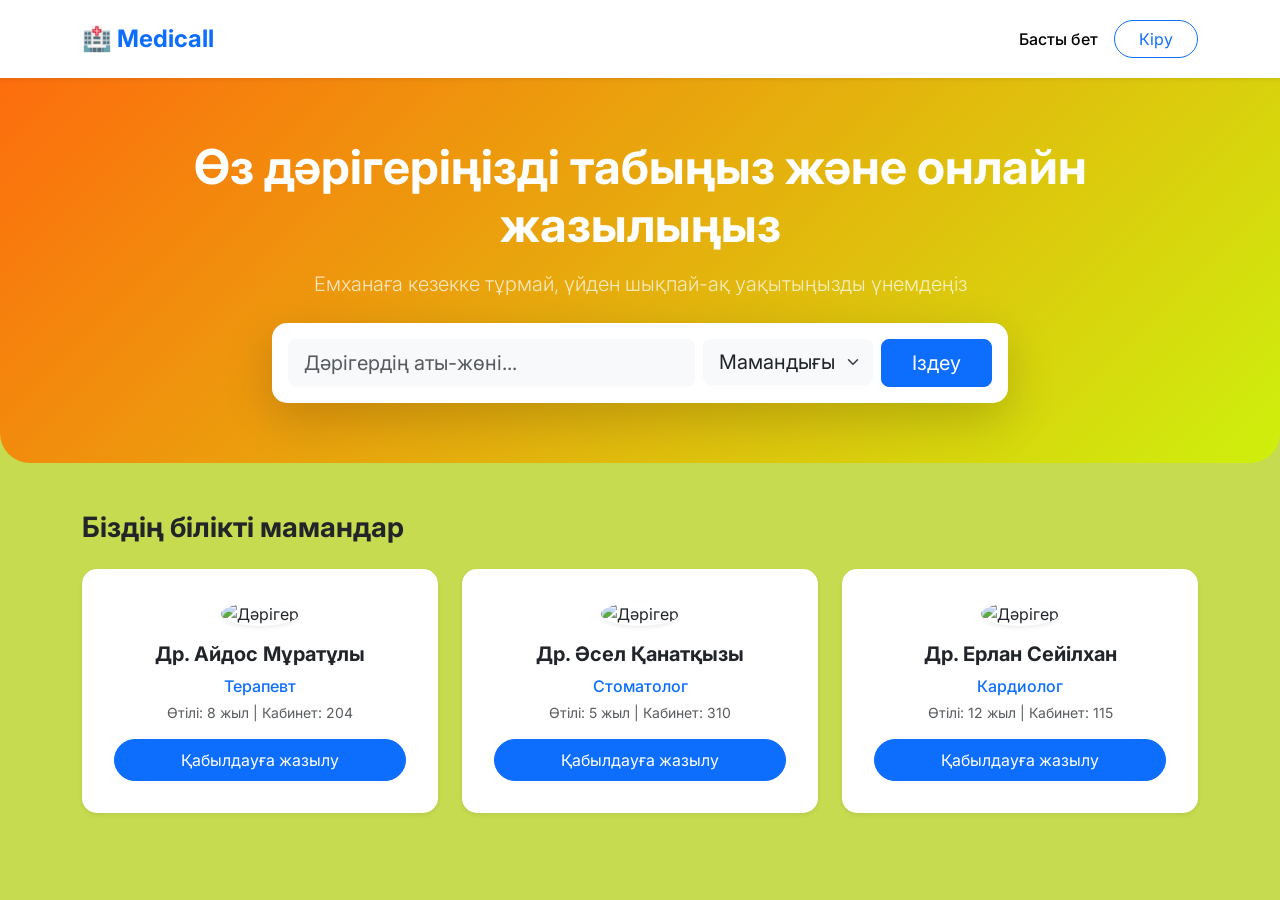
==== index.html @ c8e876f4 "Add files via upload" ====
<!DOCTYPE html>
<html lang="kk">
<head>
    <meta charset="UTF-8">
    <meta name="viewport" content="width=device-width, initial-scale=1.0">
    <title>Medicall - Дәрігерге онлайн жазылу</title>

    <link href="https://cdn.jsdelivr.net/npm/bootstrap@5.3.0/dist/css/bootstrap.min.css" rel="stylesheet">
   
    <link href="https://fonts.googleapis.com/css2?family=Inter:wght@300;400;500;600;700&display=swap" rel="stylesheet">

    <link rel="stylesheet" href="style.css">
</head>
<body>

    <!-- Навигация -->
    <nav class="navbar navbar-expand-lg navbar-light bg-white shadow-sm py-3">
        <div class="container">
            <a class="navbar-brand fw-bold text-primary fs-4" href="index.html">🏥 Medicall</a>
            <button class="navbar-toggler" type="button" data-bs-toggle="collapse" data-bs-target="#navbarNav">
                <span class="navbar-toggler-icon"></span>
            </button>
            <div class="collapse navbar-collapse" id="navbarNav">
                <ul class="navbar-nav ms-auto align-items-center">
                    <li class="nav-item"><a class="nav-link active fw-medium" href="index.html">Басты бет</a></li>
                    <li class="nav-item ms-2"><a class="btn btn-outline-primary px-4 rounded-pill" href="login.html">Кіру</a></li>
                </ul>
            </div>
        </div>
    </nav>

    <!-- Басты баннер бөлімі -->
    <div class="hero-section text-center mb-5">
        <div class="container">
            <h1 class="fw-bold display-5 mb-3">Өз дәрігеріңізді табыңыз және онлайн жазылыңыз</h1>
            <p class="lead mb-4 opacity-75">Емханаға кезекке тұрмай, үйден шықпай-ақ уақытыңызды үнемдеңіз</p>
            
            <!-- Іздеу панелі -->
            <div class="row justify-content-center">
                <div class="col-md-8">
                    <div class="card p-3 shadow-lg bg-white">
                        <div class="row g-2">
                            <div class="col-md-7">
                                <input type="text" id="searchInput" class="form-control form-control-lg border-0 bg-light" placeholder="Дәрігердің аты-жөні...">
                            </div>
                            <div class="col-md-3">
                                <select class="form-select form-select-lg border-0 bg-light">
                                    <option selected>Мамандығы</option>
                                    <option value="терапевт">Терапевт</option>
                                    <option value="стоматолог">Стоматолог</option>
                                    <option value="кардиолог">Кардиолог</option>
                                </select>
                            </div>
                            <div class="col-md-2">
                                <button class="btn btn-primary btn-lg w-100 rounded-3">Іздеу</button>
                            </div>
                        </div>
                    </div>
                </div>
            </div>
        </div>
    </div>

    <!-- Дәрігерлер тізімі -->
    <div class="container mb-5">
        <h3 class="fw-bold mb-4 text-dark">Біздің білікті мамандар</h3>
        <div class="row" id="doctorList">
            <!-- Дәрігер картасы 1 -->
            <div class="col-md-4 mb-4">
                <div class="card shadow-sm p-3 bg-white">
                    <div class="card-body text-center">
                        <div class="mb-3">
                            <img src="https://images.unsplash.com/photo-1537368910025-700350fe46c7?auto=format&fit=crop&w=150&q=80" class="rounded-circle shadow-sm" width="90" height="90" alt="Дәрігер">
                        </div>
                        <h5 class="card-title fw-bold text-dark">Др. Айдос Мұратұлы</h5>
                        <p class="text-primary fw-medium mb-1">Терапевт</p>
                        <p class="text-muted small mb-3">Өтілі: 8 жыл | Кабинет: 204</p>
                        <a href="appointment.html" class="btn btn-primary w-100 rounded-pill py-2">Қабылдауға жазылу</a>
                    </div>
                </div>
            </div>
            <!-- Дәрігер картасы 2 -->
            <div class="col-md-4 mb-4">
                <div class="card shadow-sm p-3 bg-white">
                    <div class="card-body text-center">
                        <div class="mb-3">
                            <img src="https://images.unsplash.com/photo-1559839734-2b71ea197ec2?auto=format&fit=crop&w=150&q=80" class="rounded-circle shadow-sm" width="90" height="90" alt="Дәрігер">
                        </div>
                        <h5 class="card-title fw-bold text-dark">Др. Әсел Қанатқызы</h5>
                        <p class="text-primary fw-medium mb-1">Стоматолог</p>
                        <p class="text-muted small mb-3">Өтілі: 5 жыл | Кабинет: 310</p>
                        <a href="appointment.html" class="btn btn-primary w-100 rounded-pill py-2">Қабылдауға жазылу</a>
                    </div>
                </div>
            </div>
            <!-- Дәрігер картасы 3 -->
            <div class="col-md-4 mb-4">
                <div class="card shadow-sm p-3 bg-white">
                    <div class="card-body text-center">
                        <div class="mb-3">
                            <img src="https://images.unsplash.com/photo-1622253692010-333f2da6031d?auto=format&fit=crop&w=150&q=80" class="rounded-circle shadow-sm" width="90" height="90" alt="Дәрігер">
                        </div>
                        <h5 class="card-title fw-bold text-dark">Др. Ерлан Сейілхан</h5>
                        <p class="text-primary fw-medium mb-1">Кардиолог</p>
                        <p class="text-muted small mb-3">Өтілі: 12 жыл | Кабинет: 115</p>
                        <a href="appointment.html" class="btn btn-primary w-100 rounded-pill py-2">Қабылдауға жазылу</a>
                    </div>
                </div>
            </div>
        </div>
    </div>

    <!-- Bootstrap JS -->
    <script src="https://cdn.jsdelivr.net/npm/bootstrap@5.3.0/dist/js/bootstrap.bundle.min.js"></script>
    <!-- Жеке JS файлы -->
    <script src="script.js"></script>
</body>
</html>
---- style.css ----
/* Жалпы қаріптер мен фон */
body {
    font-family: 'Inter', sans-serif;
    background-color: #c6db4f;
}

/* login.html үшін арнайы орталықтағы фон */
body.login-body {
    background: linear-gradient(135deg, #f5f7fa 0%, #c3cfe2 100%);
    height: 100vh;
    display: flex;
    align-items: center;
    justify-content: center;
}

/* Басты беттің градиент баннері */
.hero-section {
    background: linear-gradient(135deg, #fd6d0d, #cef00d);
    color: white;
    padding: 60px 0;
    border-radius: 0 0 30px 30px;
}

/* Карточкалар дизайны және анимация */
.card {
    border: none;
    border-radius: 15px;
    transition: transform 0.3s ease, box-shadow 0.3s ease;
}

.card:hover {
    transform: translateY(-5px);
    box-shadow: 0 10px 20px rgba(0,0,0,0.1);
}
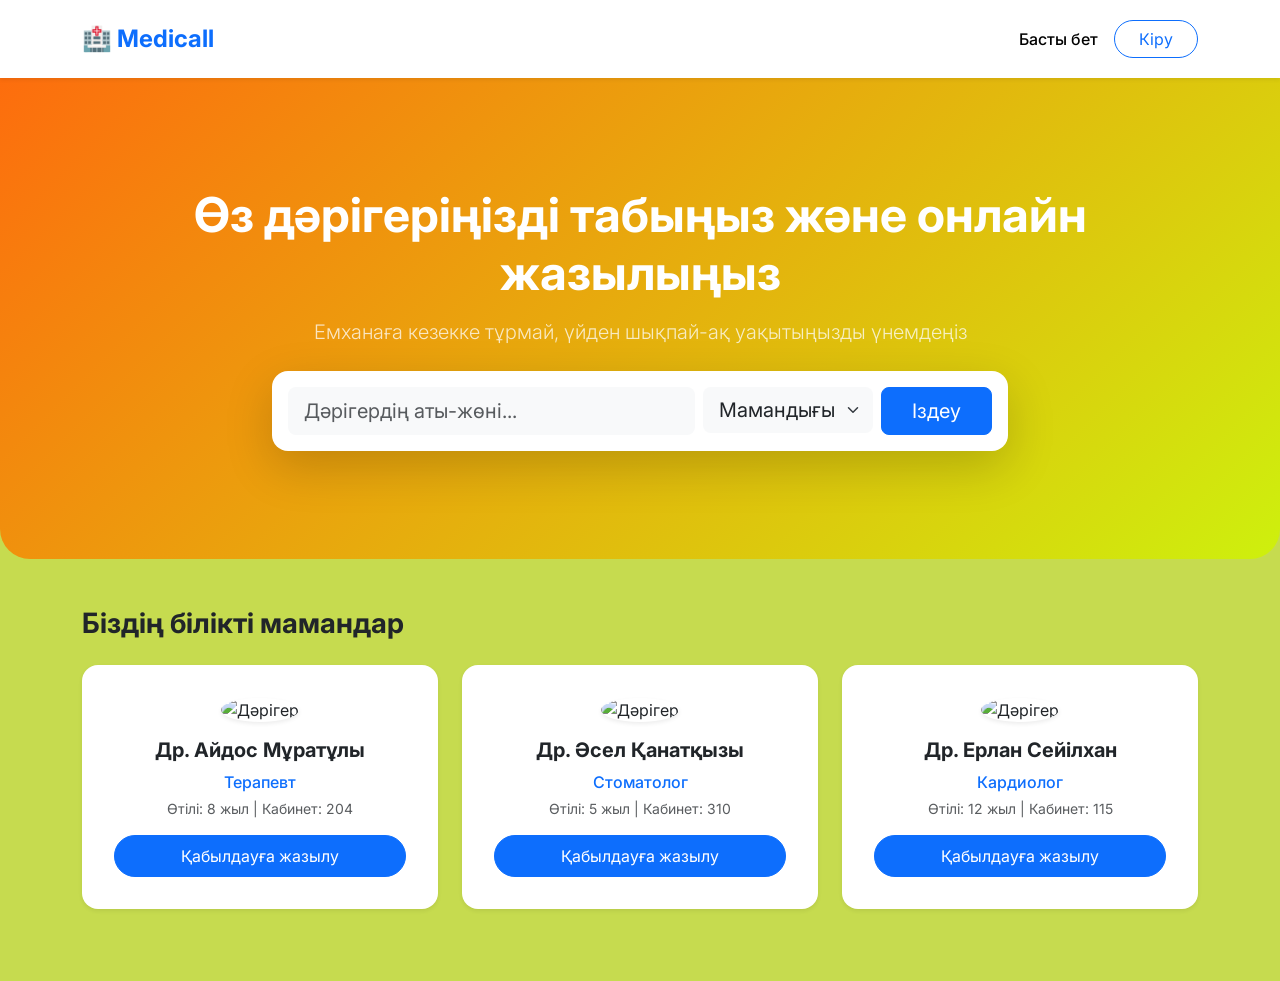
==== commit 59069209: "Add files via upload" ====
--- a/index.html
+++ b/index.html
@@ -1,118 +1,109 @@
-<!DOCTYPE html>
-<html lang="kk">
-<head>
-    <meta charset="UTF-8">
-    <meta name="viewport" content="width=device-width, initial-scale=1.0">
-    <title>Medicall - Дәрігерге онлайн жазылу</title>
-
-    <link href="https://cdn.jsdelivr.net/npm/bootstrap@5.3.0/dist/css/bootstrap.min.css" rel="stylesheet">
-   
-    <link href="https://fonts.googleapis.com/css2?family=Inter:wght@300;400;500;600;700&display=swap" rel="stylesheet">
-
-    <link rel="stylesheet" href="style.css">
-</head>
-<body>
-
-    <!-- Навигация -->
-    <nav class="navbar navbar-expand-lg navbar-light bg-white shadow-sm py-3">
-        <div class="container">
-            <a class="navbar-brand fw-bold text-primary fs-4" href="index.html">🏥 Medicall</a>
-            <button class="navbar-toggler" type="button" data-bs-toggle="collapse" data-bs-target="#navbarNav">
-                <span class="navbar-toggler-icon"></span>
-            </button>
-            <div class="collapse navbar-collapse" id="navbarNav">
-                <ul class="navbar-nav ms-auto align-items-center">
-                    <li class="nav-item"><a class="nav-link active fw-medium" href="index.html">Басты бет</a></li>
-                    <li class="nav-item ms-2"><a class="btn btn-outline-primary px-4 rounded-pill" href="login.html">Кіру</a></li>
-                </ul>
-            </div>
-        </div>
-    </nav>
-
-    <!-- Басты баннер бөлімі -->
-    <div class="hero-section text-center mb-5">
-        <div class="container">
-            <h1 class="fw-bold display-5 mb-3">Өз дәрігеріңізді табыңыз және онлайн жазылыңыз</h1>
-            <p class="lead mb-4 opacity-75">Емханаға кезекке тұрмай, үйден шықпай-ақ уақытыңызды үнемдеңіз</p>
-            
-            <!-- Іздеу панелі -->
-            <div class="row justify-content-center">
-                <div class="col-md-8">
-                    <div class="card p-3 shadow-lg bg-white">
-                        <div class="row g-2">
-                            <div class="col-md-7">
-                                <input type="text" id="searchInput" class="form-control form-control-lg border-0 bg-light" placeholder="Дәрігердің аты-жөні...">
-                            </div>
-                            <div class="col-md-3">
-                                <select class="form-select form-select-lg border-0 bg-light">
-                                    <option selected>Мамандығы</option>
-                                    <option value="терапевт">Терапевт</option>
-                                    <option value="стоматолог">Стоматолог</option>
-                                    <option value="кардиолог">Кардиолог</option>
-                                </select>
-                            </div>
-                            <div class="col-md-2">
-                                <button class="btn btn-primary btn-lg w-100 rounded-3">Іздеу</button>
-                            </div>
-                        </div>
-                    </div>
-                </div>
-            </div>
-        </div>
-    </div>
-
-    <!-- Дәрігерлер тізімі -->
-    <div class="container mb-5">
-        <h3 class="fw-bold mb-4 text-dark">Біздің білікті мамандар</h3>
-        <div class="row" id="doctorList">
-            <!-- Дәрігер картасы 1 -->
-            <div class="col-md-4 mb-4">
-                <div class="card shadow-sm p-3 bg-white">
-                    <div class="card-body text-center">
-                        <div class="mb-3">
-                            <img src="https://images.unsplash.com/photo-1537368910025-700350fe46c7?auto=format&fit=crop&w=150&q=80" class="rounded-circle shadow-sm" width="90" height="90" alt="Дәрігер">
-                        </div>
-                        <h5 class="card-title fw-bold text-dark">Др. Айдос Мұратұлы</h5>
-                        <p class="text-primary fw-medium mb-1">Терапевт</p>
-                        <p class="text-muted small mb-3">Өтілі: 8 жыл | Кабинет: 204</p>
-                        <a href="appointment.html" class="btn btn-primary w-100 rounded-pill py-2">Қабылдауға жазылу</a>
-                    </div>
-                </div>
-            </div>
-            <!-- Дәрігер картасы 2 -->
-            <div class="col-md-4 mb-4">
-                <div class="card shadow-sm p-3 bg-white">
-                    <div class="card-body text-center">
-                        <div class="mb-3">
-                            <img src="https://images.unsplash.com/photo-1559839734-2b71ea197ec2?auto=format&fit=crop&w=150&q=80" class="rounded-circle shadow-sm" width="90" height="90" alt="Дәрігер">
-                        </div>
-                        <h5 class="card-title fw-bold text-dark">Др. Әсел Қанатқызы</h5>
-                        <p class="text-primary fw-medium mb-1">Стоматолог</p>
-                        <p class="text-muted small mb-3">Өтілі: 5 жыл | Кабинет: 310</p>
-                        <a href="appointment.html" class="btn btn-primary w-100 rounded-pill py-2">Қабылдауға жазылу</a>
-                    </div>
-                </div>
-            </div>
-            <!-- Дәрігер картасы 3 -->
-            <div class="col-md-4 mb-4">
-                <div class="card shadow-sm p-3 bg-white">
-                    <div class="card-body text-center">
-                        <div class="mb-3">
-                            <img src="https://images.unsplash.com/photo-1622253692010-333f2da6031d?auto=format&fit=crop&w=150&q=80" class="rounded-circle shadow-sm" width="90" height="90" alt="Дәрігер">
-                        </div>
-                        <h5 class="card-title fw-bold text-dark">Др. Ерлан Сейілхан</h5>
-                        <p class="text-primary fw-medium mb-1">Кардиолог</p>
-                        <p class="text-muted small mb-3">Өтілі: 12 жыл | Кабинет: 115</p>
-                        <a href="appointment.html" class="btn btn-primary w-100 rounded-pill py-2">Қабылдауға жазылу</a>
-                    </div>
-                </div>
-            </div>
-        </div>
-    </div>
-
-    <!-- Bootstrap JS -->
-    <script src="https://cdn.jsdelivr.net/npm/bootstrap@5.3.0/dist/js/bootstrap.bundle.min.js"></script>
-    <!-- Жеке JS файлы -->
-    <script src="script.js"></script>
-</body>
+<!DOCTYPE html>
+<html lang="kk">
+<head>
+    <meta charset="UTF-8">
+    <meta name="viewport" content="width=device-width, initial-scale=1.0">
+    <title>Medicall - Дәрігерге онлайн жазылу</title>
+    <link href="https://cdn.jsdelivr.net/npm/bootstrap@5.3.0/dist/css/bootstrap.min.css" rel="stylesheet">
+    <link href="https://fonts.googleapis.com/css2?family=Inter:wght@300;400;500;600;700&display=swap" rel="stylesheet">
+    <link rel="stylesheet" href="style.css">
+</head>
+<body>
+
+    <!-- Навигация -->
+    <nav class="navbar navbar-expand-lg navbar-light bg-white shadow-sm py-3">
+        <div class="container">
+            <a class="navbar-brand fw-bold text-primary fs-4" href="index.html">🏥 Medicall</a>
+            <button class="navbar-toggler" type="button" data-bs-toggle="collapse" data-bs-target="#navbarNav">
+                <span class="navbar-toggler-icon"></span>
+            </button>
+            <div class="collapse navbar-collapse" id="navbarNav">
+                <ul class="navbar-nav ms-auto align-items-center">
+                    <li class="nav-item"><a class="nav-link active fw-medium" href="index.html">Басты бет</a></li>
+                    <li class="nav-item ms-2"><a class="btn btn-outline-primary px-4 rounded-pill" href="login.html">Кіру</a></li>
+                </ul>
+            </div>
+        </div>
+    </nav>
+
+    <!-- Басты баннер бөлімі -->
+    <div class="hero-section text-center mb-5">
+        <div class="container py-5">
+            <h1 class="fw-bold display-5 mb-3">Өз дәрігеріңізді табыңыз және онлайн жазылыңыз</h1>
+            <p class="lead mb-4 opacity-75">Емханаға кезекке тұрмай, үйден шықпай-ақ уақытыңызды үнемдеңіз</p>
+            
+            <div class="row justify-content-center">
+                <div class="col-md-8">
+                    <div class="card p-3 shadow-lg bg-white border-0 rounded-4">
+                        <div class="row g-2">
+                            <div class="col-md-7">
+                                <input type="text" id="searchInput" class="form-control form-control-lg border-0 bg-light" placeholder="Дәрігердің аты-жөні...">
+                            </div>
+                            <div class="col-md-3">
+                                <select class="form-select form-select-lg border-0 bg-light">
+                                    <option selected>Мамандығы</option>
+                                    <option value="терапевт">Терапевт</option>
+                                    <option value="стоматолог">Стоматолог</option>
+                                    <option value="кардиолог">Кардиолог</option>
+                                </select>
+                            </div>
+                            <div class="col-md-2">
+                                <button class="btn btn-primary btn-lg w-100 rounded-3">Іздеу</button>
+                            </div>
+                        </div>
+                    </div>
+                </div>
+            </div>
+        </div>
+    </div>
+
+    <!-- Дәрігерлер тізімі -->
+    <div class="container mb-5">
+        <h3 class="fw-bold mb-4 text-dark">Біздің білікті мамандар</h3>
+        <div class="row" id="doctorList">
+            <div class="col-md-4 mb-4">
+                <div class="card shadow-sm p-3 bg-white border-0 rounded-4">
+                    <div class="card-body text-center">
+                        <div class="mb-3">
+                            <img src="https://images.unsplash.com/photo-1537368910025-700350fe46c7?auto=format&fit=crop&w=150&q=80" class="rounded-circle shadow-sm" width="90" height="90" alt="Дәрігер">
+                        </div>
+                        <h5 class="card-title fw-bold text-dark">Др. Айдос Мұратұлы</h5>
+                        <p class="text-primary fw-medium mb-1">Терапевт</p>
+                        <p class="text-muted small mb-3">Өтілі: 8 жыл | Кабинет: 204</p>
+                        <a href="appointment.html" class="btn btn-primary w-100 rounded-pill py-2">Қабылдауға жазылу</a>
+                    </div>
+                </div>
+            </div>
+            <div class="col-md-4 mb-4">
+                <div class="card shadow-sm p-3 bg-white border-0 rounded-4">
+                    <div class="card-body text-center">
+                        <div class="mb-3">
+                            <img src="https://images.unsplash.com/photo-1559839734-2b71ea197ec2?auto=format&fit=crop&w=150&q=80" class="rounded-circle shadow-sm" width="90" height="90" alt="Дәрігер">
+                        </div>
+                        <h5 class="card-title fw-bold text-dark">Др. Әсел Қанатқызы</h5>
+                        <p class="text-primary fw-medium mb-1">Стоматолог</p>
+                        <p class="text-muted small mb-3">Өтілі: 5 жыл | Кабинет: 310</p>
+                        <a href="appointment.html" class="btn btn-primary w-100 rounded-pill py-2">Қабылдауға жазылу</a>
+                    </div>
+                </div>
+            </div>
+            <div class="col-md-4 mb-4">
+                <div class="card shadow-sm p-3 bg-white border-0 rounded-4">
+                    <div class="card-body text-center">
+                        <div class="mb-3">
+                            <img src="https://images.unsplash.com/photo-1622253692010-333f2da6031d?auto=format&fit=crop&w=150&q=80" class="rounded-circle shadow-sm" width="90" height="90" alt="Дәрігер">
+                        </div>
+                        <h5 class="card-title fw-bold text-dark">Др. Ерлан Сейілхан</h5>
+                        <p class="text-primary fw-medium mb-1">Кардиолог</p>
+                        <p class="text-muted small mb-3">Өтілі: 12 жыл | Кабинет: 115</p>
+                        <a href="appointment.html" class="btn btn-primary w-100 rounded-pill py-2">Қабылдауға жазылу</a>
+                    </div>
+                </div>
+            </div>
+        </div>
+    </div>
+
+    <script src="https://cdn.jsdelivr.net/npm/bootstrap@5.3.0/dist/js/bootstrap.bundle.min.js"></script>
+    <script src="script.js"></script>
+</body>
 </html>
